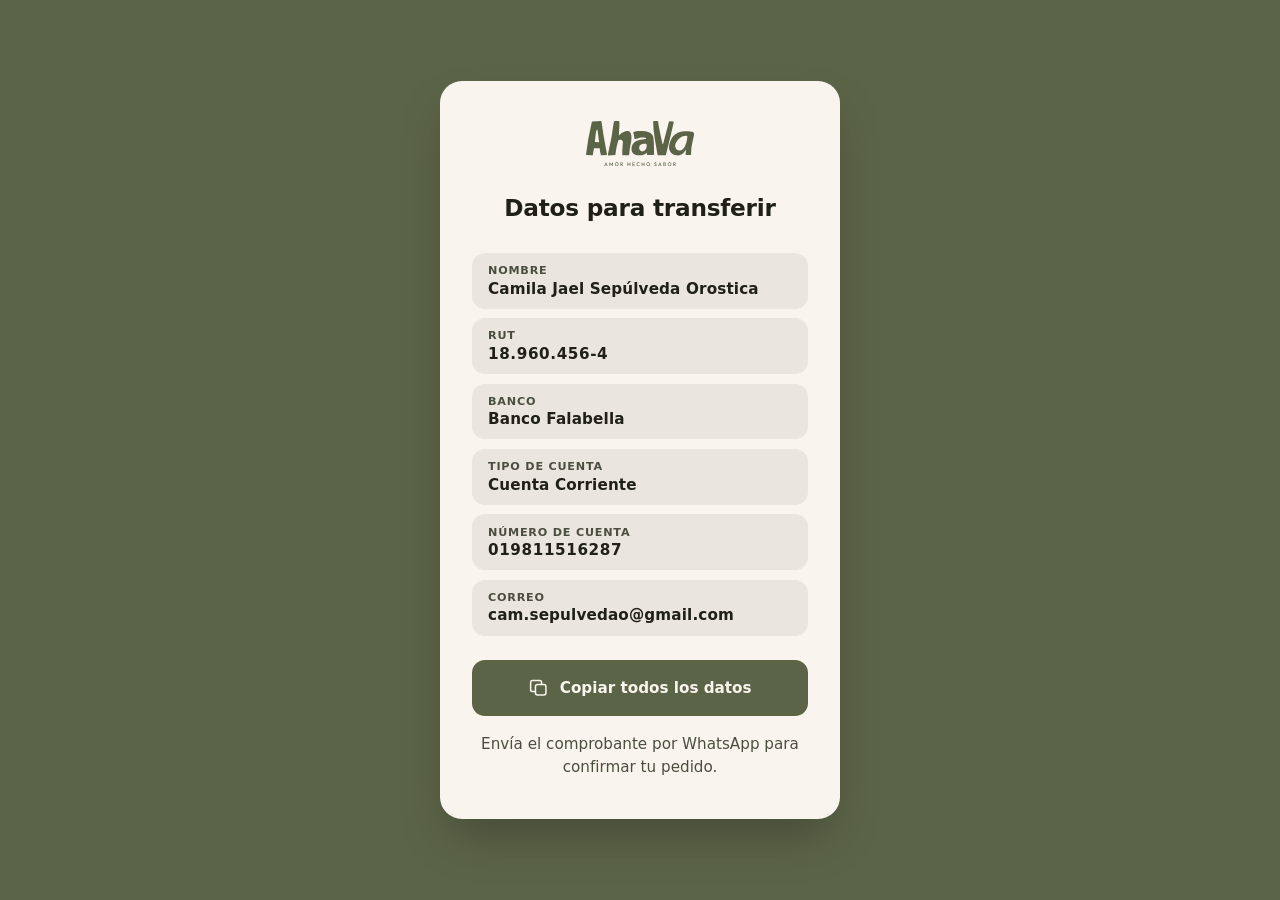
==== transferir.html @ a2a9cfc8 "Agrega /transferir: página con los datos bancarios de Cami Pensada para un QR: liviana (sin fuentes " ====
<!DOCTYPE html>
<html lang="es">
<head>
  <meta charset="UTF-8">
  <meta name="viewport" content="width=device-width, initial-scale=1.0">
  <title>Ahava — Transferencia</title>
  <meta name="description" content="Datos para transferir a Ahava.">
  <meta name="theme-color" content="#5C6448">
  <!-- Página de pago con datos personales: fuera del índice de buscadores,
       pero abierta a cualquiera que entre con el link o el QR. -->
  <meta name="robots" content="noindex, nofollow">
  <link rel="icon" href="assets/images/favicon.svg" type="image/svg+xml">

  <style>
    /* Sin fuentes externas ni fotos: esta página existe para que un QR
       la abra rápido en cualquier celular y se copien cuatro datos. */
    :root {
      --olive-deep: #5C6448;
      --beige:      #F9F4ED;
      --beige-deep: #EAE5DE;
      --ink:        #1F2118;
      --ink-soft:   #4A4E3F;
      --damasco:    #F15639;
      --ease-out: cubic-bezier(0.16, 1, 0.3, 1);
    }

    *, *::before, *::after { margin: 0; padding: 0; box-sizing: border-box; }

    body {
      font-family: system-ui, -apple-system, 'Segoe UI', Roboto, sans-serif;
      background: var(--olive-deep);
      min-height: 100svh;
      display: grid;
      place-items: center;
      padding: clamp(1.25rem, 5vw, 2rem);
    }

    .card {
      width: 100%;
      max-width: 400px;
      background: var(--beige);
      border-radius: 22px;
      padding: clamp(1.75rem, 6vw, 2.5rem) clamp(1.5rem, 5vw, 2rem);
      box-shadow: 0 24px 48px -12px rgba(31, 33, 24, 0.4);
      animation: settle 0.6s var(--ease-out) both;
    }

    @keyframes settle {
      from { opacity: 0; transform: translateY(10px); }
      to   { opacity: 1; transform: none; }
    }

    .logo {
      display: block;
      width: 108px;
      height: auto;
      margin: 0 auto clamp(1.25rem, 4vw, 1.75rem);
    }

    /* Tres escalones, con salto real entre cada uno (~1.35:1):
       0.7rem para las etiquetas, 0.95rem para todo lo que se lee como
       cuerpo (valores, botón, nota final), 1.3rem para el título. */
    h1 {
      text-align: center;
      font-size: 1.45rem;
      font-weight: 700;
      color: var(--ink);
      letter-spacing: -0.01em;
    }

    .fields {
      margin-top: clamp(1.5rem, 5vw, 2rem);
      display: flex;
      flex-direction: column;
      gap: 0.6rem;
    }

    /* Datos de solo lectura: la acción de copiar vive en un único botón
       más abajo, no dato por dato. */
    .field {
      width: 100%;
      padding: 0.7rem 1rem;
      background: var(--beige-deep);
      border-radius: 13px;
    }

    .field-label {
      font-size: 0.7rem;
      font-weight: 700;
      text-transform: uppercase;
      letter-spacing: 0.07em;
      color: var(--ink-soft);
    }

    .field-value {
      margin-top: 0.15rem;
      font-size: 0.95rem;
      font-weight: 700;
      color: var(--ink);
      letter-spacing: 0.01em;
      overflow-wrap: anywhere;
    }

    /* Los dos campos que de verdad se pegan en un formulario de banco
       van con tracking amplio y tabular-nums: se leen dígito a dígito
       sin ambigüedad, que es lo que importa al tipear o verificar. */
    .field-value.is-numeric {
      font-variant-numeric: tabular-nums;
      letter-spacing: 0.04em;
    }

    /* El botón que copia el bloque completo: una sola acción, un solo
       lugar, en el color que ya usa el sitio para la vía que más
       importa (WhatsApp). */
    .copy-all {
      margin-top: clamp(1.25rem, 4vw, 1.5rem);
      width: 100%;
      min-height: 56px;
      display: flex;
      align-items: center;
      justify-content: center;
      gap: 0.65rem;
      background: var(--olive-deep);
      color: var(--beige);
      border: none;
      border-radius: 13px;
      font-family: inherit;
      font-size: 0.95rem;
      font-weight: 700;
      cursor: pointer;
      transition: background-color 160ms var(--ease-out);
    }
    .copy-all:hover { background: #4E553D; }
    .copy-all:active { background: #464C37; }
    .copy-all:focus-visible { outline: 3px solid var(--damasco); outline-offset: 2px; }

    .copy-all .icon { flex: none; width: 21px; height: 21px; }
    .copy-all .icon svg { display: block; width: 100%; height: 100%; }
    .copy-all .icon .check { display: none; }
    .copy-all.is-copied .icon .pending { display: none; }
    .copy-all.is-copied .icon .check   { display: block; }
    .copy-all.is-copied { background: var(--damasco); color: var(--ink); }

    .hint {
      margin-top: 1.1rem;
      text-align: center;
      font-size: 0.95rem;
      line-height: 1.5;
      color: var(--ink-soft);
    }

    /* Confirmación leída por lectores de pantalla; no ocupa espacio. */
    .sr-only {
      position: absolute;
      width: 1px; height: 1px;
      padding: 0; margin: -1px;
      overflow: hidden;
      clip: rect(0, 0, 0, 0);
      white-space: nowrap;
      border: 0;
    }

    @media (prefers-reduced-motion: reduce) {
      .card { animation: none; }
      .field { transition: none; }
    }
  </style>
</head>
<body>
  <main class="card">
    <img class="logo" src="assets/images/logo-ahava-olive.svg" alt="Ahava" width="108" height="45">

    <h1>Datos para transferir</h1>

    <div class="fields">
      <div class="field">
        <div class="field-label">Nombre</div>
        <div class="field-value">Camila Jael Sepúlveda Orostica</div>
      </div>

      <div class="field">
        <div class="field-label">RUT</div>
        <div class="field-value is-numeric">18.960.456-4</div>
      </div>

      <div class="field">
        <div class="field-label">Banco</div>
        <div class="field-value">Banco Falabella</div>
      </div>

      <div class="field">
        <div class="field-label">Tipo de cuenta</div>
        <div class="field-value">Cuenta Corriente</div>
      </div>

      <div class="field">
        <div class="field-label">Número de cuenta</div>
        <div class="field-value is-numeric">019811516287</div>
      </div>

      <div class="field">
        <div class="field-label">Correo</div>
        <div class="field-value">cam.sepulvedao@gmail.com</div>
      </div>
    </div>

    <button class="copy-all" type="button" id="copyAllBtn">
      <span class="icon" aria-hidden="true">
        <svg class="pending" viewBox="0 0 24 24" fill="none" stroke="currentColor" stroke-width="1.75" stroke-linecap="round" stroke-linejoin="round"><rect x="8.5" y="8.5" width="12" height="12" rx="2.5"/><path d="M15.5 8.5V6a2 2 0 0 0-2-2H5a2 2 0 0 0-2 2v8.5a2 2 0 0 0 2 2h2.5"/></svg>
        <svg class="check" viewBox="0 0 24 24" fill="none" stroke="currentColor" stroke-width="2" stroke-linecap="round" stroke-linejoin="round"><path d="M4.5 12.5l5 5 10-10"/></svg>
      </span>
      <span id="copyAllLabel">Copiar todos los datos</span>
    </button>

    <p class="hint">Envía el comprobante por WhatsApp para confirmar tu pedido.</p>
  </main>

  <p class="sr-only" role="status" aria-live="polite" id="copyStatus"></p>

  <script>
    var ALL_DATA = [
      'Camila Jael Sepúlveda Orostica',
      'RUT: 18.960.456-4',
      'Banco Falabella',
      'Cuenta Corriente',
      'N.º de cuenta: 019811516287',
      'cam.sepulvedao@gmail.com'
    ].join('\n');

    var btn = document.getElementById('copyAllBtn');
    var label = document.getElementById('copyAllLabel');
    var status = document.getElementById('copyStatus');
    var defaultLabel = label.textContent;
    var resetTimer = null;

    function markCopied() {
      btn.classList.add('is-copied');
      label.textContent = '¡Copiado!';
      status.textContent = 'Todos los datos fueron copiados.';
      clearTimeout(resetTimer);
      resetTimer = setTimeout(function () {
        btn.classList.remove('is-copied');
        label.textContent = defaultLabel;
      }, 1800);
    }

    btn.addEventListener('click', function () {
      if (navigator.clipboard && navigator.clipboard.writeText) {
        navigator.clipboard.writeText(ALL_DATA).then(markCopied).catch(function () {
          status.textContent = 'No se pudo copiar. Selecciona el texto manualmente.';
        });
      } else {
        // Sin Clipboard API (contexto no seguro o navegador viejo):
        // selecciona todos los datos para que el usuario copie a mano.
        var range = document.createRange();
        range.selectNodeContents(document.querySelector('.fields'));
        var sel = window.getSelection();
        sel.removeAllRanges();
        sel.addRange(range);
        status.textContent = 'Datos seleccionados. Copia con tu teclado.';
      }
    });
  </script>
</body>
</html>
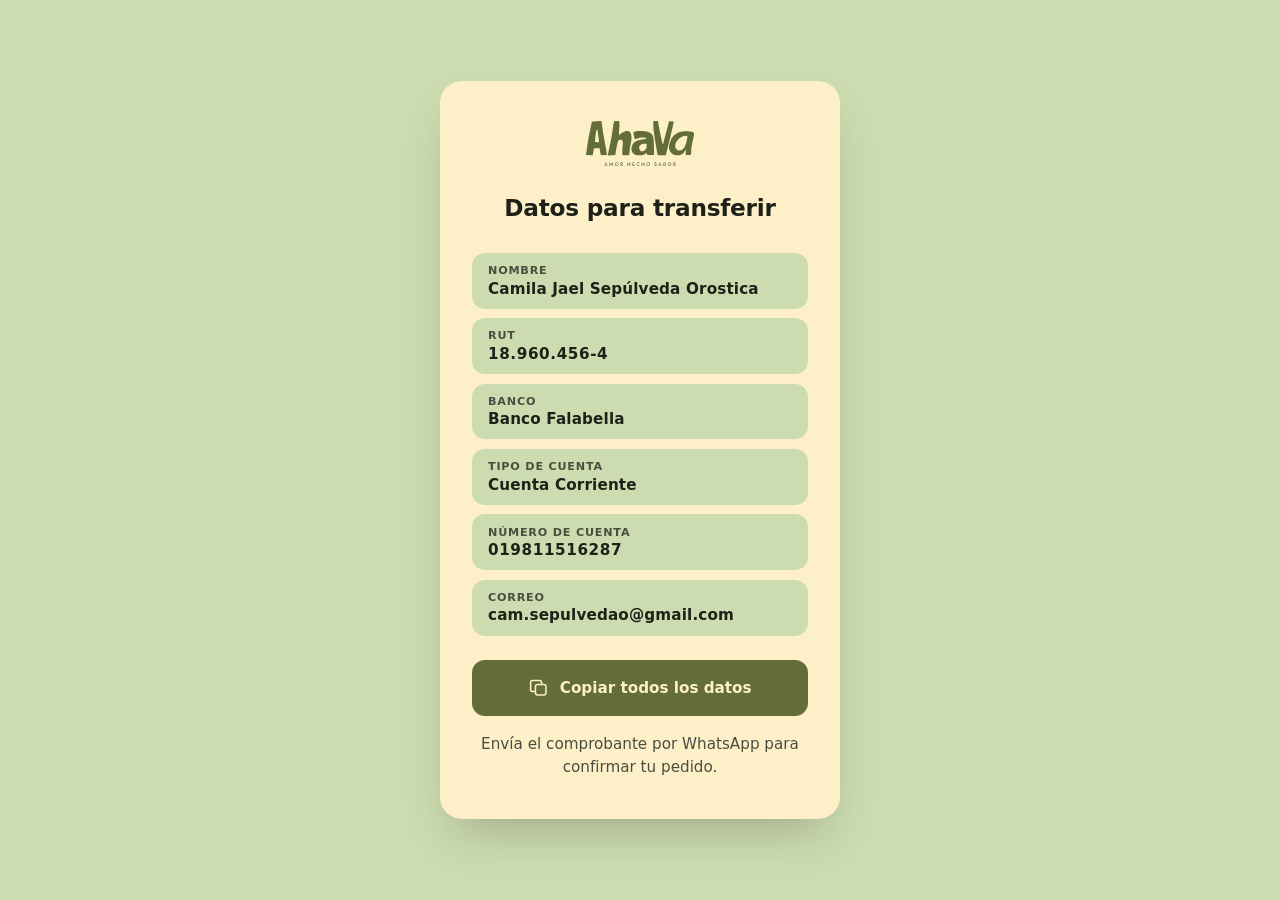
==== commit 5156c35a: "Página /transferir con la paleta de la marca (menta, crema, olivo, naranja) Co-Authored-By: Claude S" ====
--- a/transferir.html
+++ b/transferir.html
@@ -5,7 +5,7 @@
   <meta name="viewport" content="width=device-width, initial-scale=1.0">
   <title>Ahava — Transferencia</title>
   <meta name="description" content="Datos para transferir a Ahava.">
-  <meta name="theme-color" content="#5C6448">
+  <meta name="theme-color" content="#CDDCB0">
   <!-- Página de pago con datos personales: fuera del índice de buscadores,
        pero abierta a cualquiera que entre con el link o el QR. -->
   <meta name="robots" content="noindex, nofollow">
@@ -15,12 +15,13 @@
     /* Sin fuentes externas ni fotos: esta página existe para que un QR
        la abra rápido en cualquier celular y se copien cuatro datos. */
     :root {
-      --olive-deep: #5C6448;
-      --beige:      #F9F4ED;
-      --beige-deep: #EAE5DE;
-      --ink:        #1F2118;
-      --ink-soft:   #4A4E3F;
-      --damasco:    #F15639;
+      /* Paleta de la marca, igual que el sitio. */
+      --mint:     #CDDCB0;   /* fondo de página y de cada dato; tinta encima 11,2:1 */
+      --olive:    #626D3A;   /* botón; crema encima 4,9:1 */
+      --orange:   #E46A3A;   /* botón ya copiado; tinta encima 5,0:1 */
+      --cream:    #FDEFC8;   /* tarjeta */
+      --ink:      #1F2118;   /* sobre crema 14,2:1 */
+      --ink-soft: #4A4E3F;   /* sobre menta 5,8:1 */
       --ease-out: cubic-bezier(0.16, 1, 0.3, 1);
     }
 
@@ -28,7 +29,7 @@
 
     body {
       font-family: system-ui, -apple-system, 'Segoe UI', Roboto, sans-serif;
-      background: var(--olive-deep);
+      background: var(--mint);
       min-height: 100svh;
       display: grid;
       place-items: center;
@@ -38,10 +39,10 @@
     .card {
       width: 100%;
       max-width: 400px;
-      background: var(--beige);
+      background: var(--cream);
       border-radius: 22px;
       padding: clamp(1.75rem, 6vw, 2.5rem) clamp(1.5rem, 5vw, 2rem);
-      box-shadow: 0 24px 48px -12px rgba(31, 33, 24, 0.4);
+      box-shadow: 0 24px 48px -16px rgba(31, 33, 24, 0.28);
       animation: settle 0.6s var(--ease-out) both;
     }
 
@@ -80,7 +81,7 @@
     .field {
       width: 100%;
       padding: 0.7rem 1rem;
-      background: var(--beige-deep);
+      background: var(--mint);
       border-radius: 13px;
     }
 
@@ -120,8 +121,8 @@
       align-items: center;
       justify-content: center;
       gap: 0.65rem;
-      background: var(--olive-deep);
-      color: var(--beige);
+      background: var(--olive);
+      color: var(--cream);
       border: none;
       border-radius: 13px;
       font-family: inherit;
@@ -130,16 +131,16 @@
       cursor: pointer;
       transition: background-color 160ms var(--ease-out);
     }
-    .copy-all:hover { background: #4E553D; }
-    .copy-all:active { background: #464C37; }
-    .copy-all:focus-visible { outline: 3px solid var(--damasco); outline-offset: 2px; }
+    .copy-all:hover { background: #565F33; }
+    .copy-all:active { background: #4B532D; }
+    .copy-all:focus-visible { outline: 3px solid var(--ink); outline-offset: 2px; }
 
     .copy-all .icon { flex: none; width: 21px; height: 21px; }
     .copy-all .icon svg { display: block; width: 100%; height: 100%; }
     .copy-all .icon .check { display: none; }
     .copy-all.is-copied .icon .pending { display: none; }
     .copy-all.is-copied .icon .check   { display: block; }
-    .copy-all.is-copied { background: var(--damasco); color: var(--ink); }
+    .copy-all.is-copied { background: var(--orange); color: var(--ink); }
 
     .hint {
       margin-top: 1.1rem;
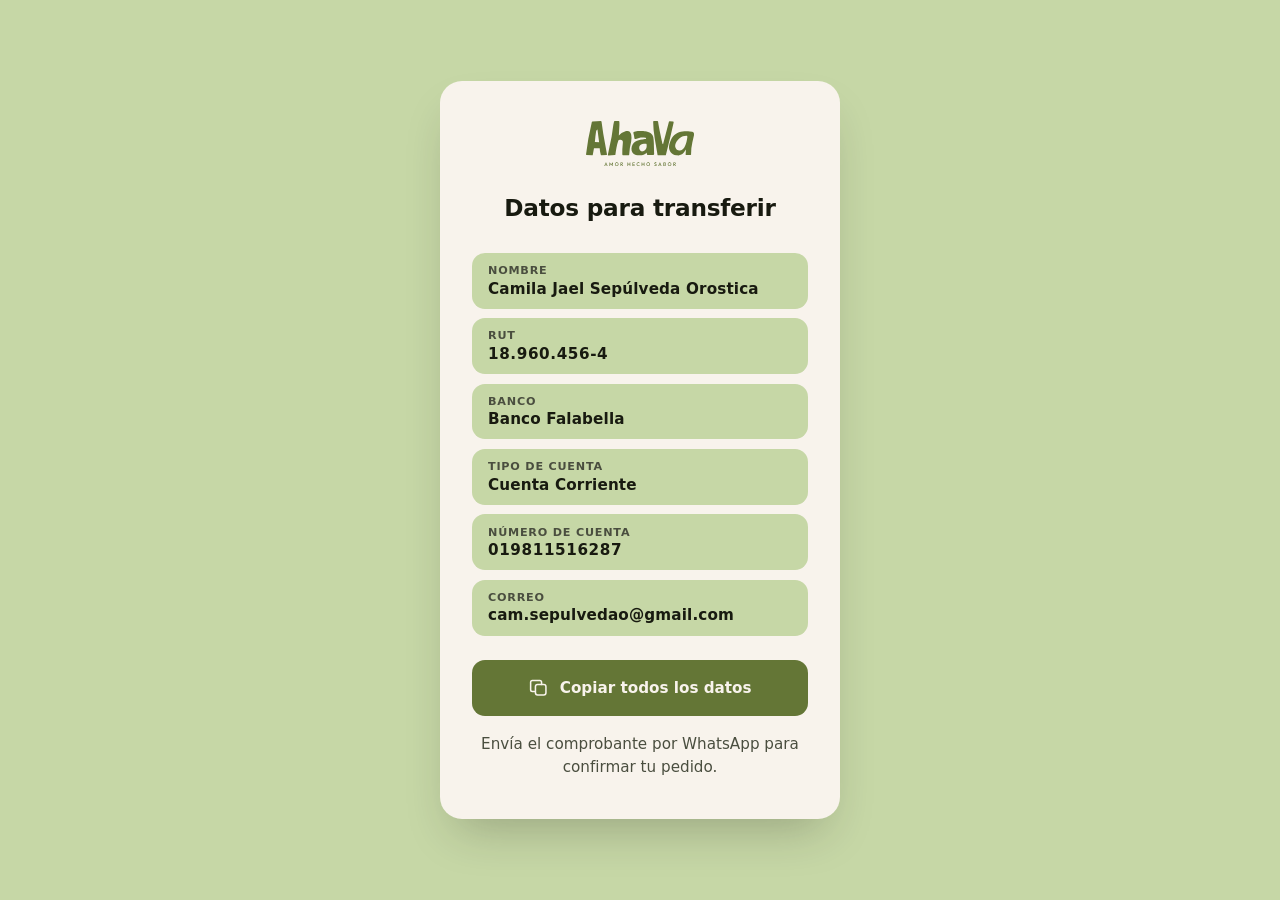
==== commit 450e58e0: "Sitio según la maqueta: bandas de color de lado a lado, tarjetas cuadradas Portada a sangre, banda p" ====
--- a/transferir.html
+++ b/transferir.html
@@ -5,7 +5,7 @@
   <meta name="viewport" content="width=device-width, initial-scale=1.0">
   <title>Ahava — Transferencia</title>
   <meta name="description" content="Datos para transferir a Ahava.">
-  <meta name="theme-color" content="#CDDCB0">
+  <meta name="theme-color" content="#C6D7A6">
   <!-- Página de pago con datos personales: fuera del índice de buscadores,
        pero abierta a cualquiera que entre con el link o el QR. -->
   <meta name="robots" content="noindex, nofollow">
@@ -16,12 +16,12 @@
        la abra rápido en cualquier celular y se copien cuatro datos. */
     :root {
       /* Paleta de la marca, igual que el sitio. */
-      --mint:     #CDDCB0;   /* fondo de página y de cada dato; tinta encima 11,2:1 */
-      --olive:    #626D3A;   /* botón; crema encima 4,9:1 */
-      --orange:   #E46A3A;   /* botón ya copiado; tinta encima 5,0:1 */
-      --cream:    #FDEFC8;   /* tarjeta */
-      --ink:      #1F2118;   /* sobre crema 14,2:1 */
-      --ink-soft: #4A4E3F;   /* sobre menta 5,8:1 */
+      --mint:     #C6D7A6;   /* fondo de página y de cada dato; tinta encima 11,4:1 */
+      --olive:    #647636;   /* botón; hueso encima 4,5:1 */
+      --orange:   #E05823;   /* botón ya copiado; tinta encima 4,7:1 */
+      --cream:    #F8F3EC;   /* tarjeta (hueso) */
+      --ink:      #181A10;   /* sobre hueso 15,9:1 */
+      --ink-soft: #4A4E3F;   /* sobre menta 5,6:1 */
       --ease-out: cubic-bezier(0.16, 1, 0.3, 1);
     }
 
@@ -131,8 +131,8 @@
       cursor: pointer;
       transition: background-color 160ms var(--ease-out);
     }
-    .copy-all:hover { background: #565F33; }
-    .copy-all:active { background: #4B532D; }
+    .copy-all:hover { background: #596A30; }
+    .copy-all:active { background: #4F5E2B; }
     .copy-all:focus-visible { outline: 3px solid var(--ink); outline-offset: 2px; }
 
     .copy-all .icon { flex: none; width: 21px; height: 21px; }
